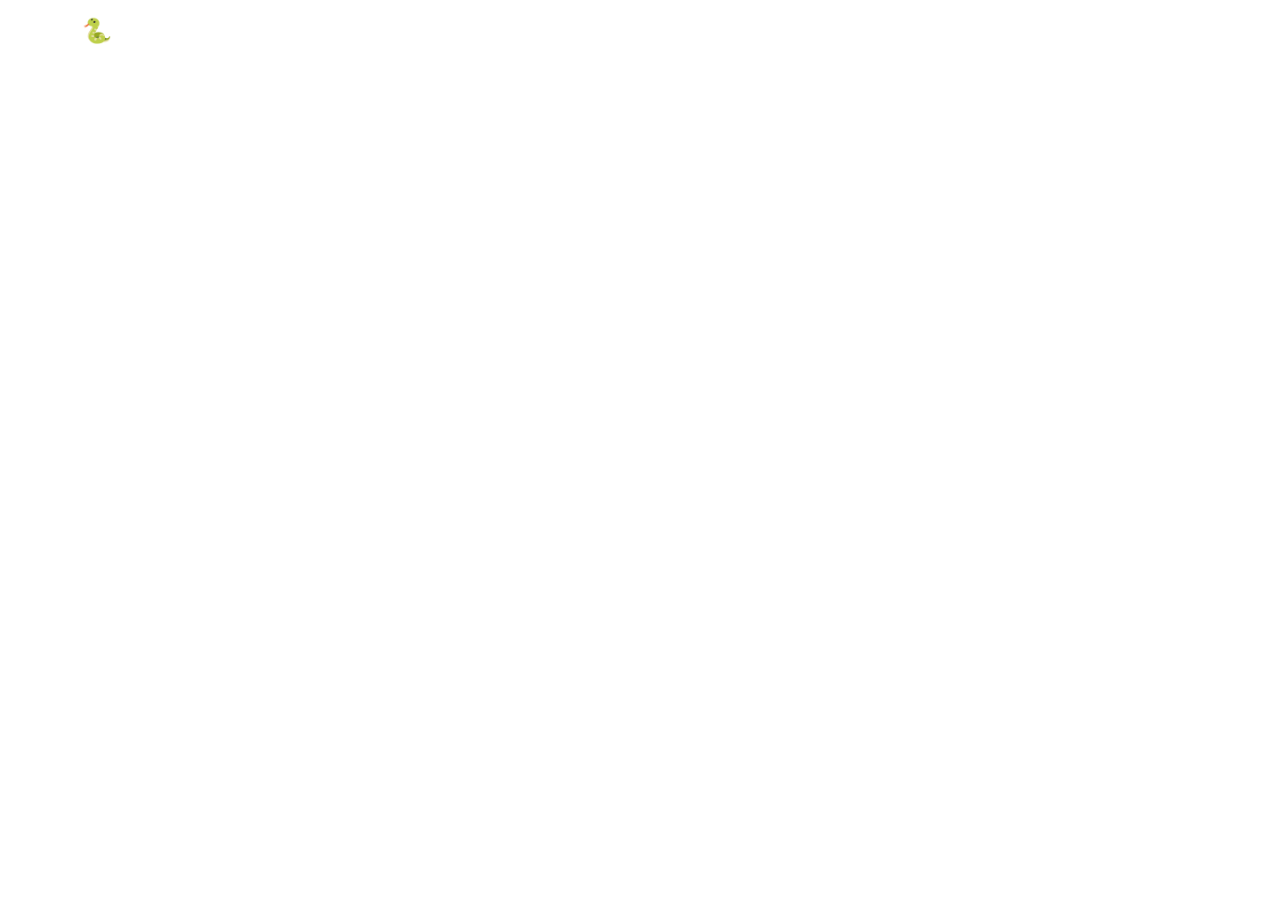
==== index.html @ b2e49fca "Início do jogo" ====
<!DOCTYPE html>
<html lang="pt-br">
<head>
    <meta charset="UTF-8">
    <meta name="viewport" content="width=device-width, initial-scale=1.0">
    <title>Jogo da Cobrinha - Menu Inicial</title>

    <link rel="stylesheet" href="index.css">
    <link rel="stylesheet" href="https://cdn.jsdelivr.net/npm/bootstrap@5.3.8/dist/css/bootstrap.min.css">
</head>
<body>
    <header>
        <nav class="navbar navbar-dark">
            <div class="container">
                <span class="navbar-brand fw-bold fs-4">🐍 Jogo da Cobra</span>
                <span class="navbar-text" id="nav-recorde">Recorde: 0</span>
            </div>
        </nav>
    </header>

    <main class="container py-5">
        
    </main>
</body>
</html>
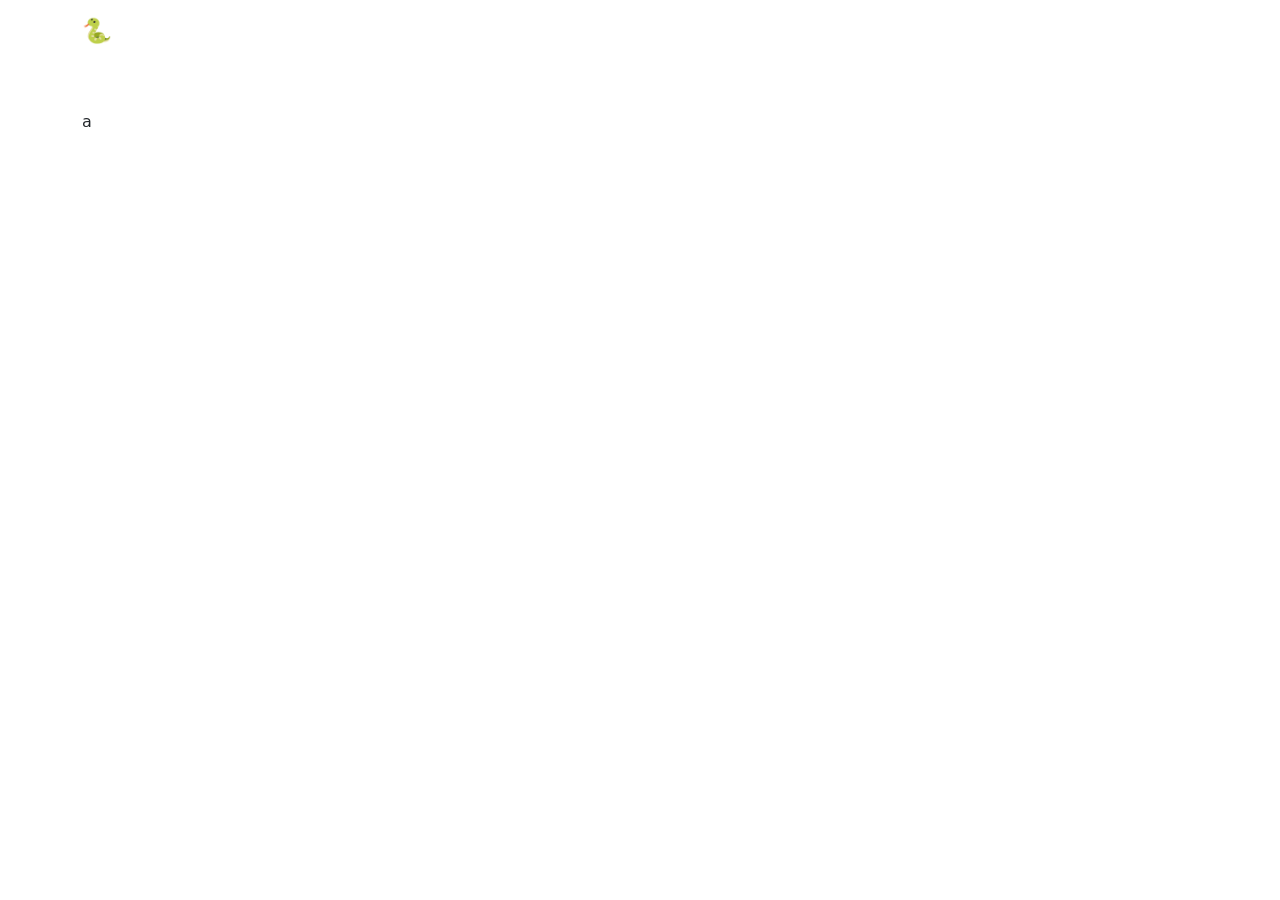
==== commit 1d8171a1: "teste" ====
--- a/index.html
+++ b/index.html
@@ -19,7 +19,7 @@
     </header>
 
     <main class="container py-5">
-        
+        a
     </main>
 </body>
 </html>
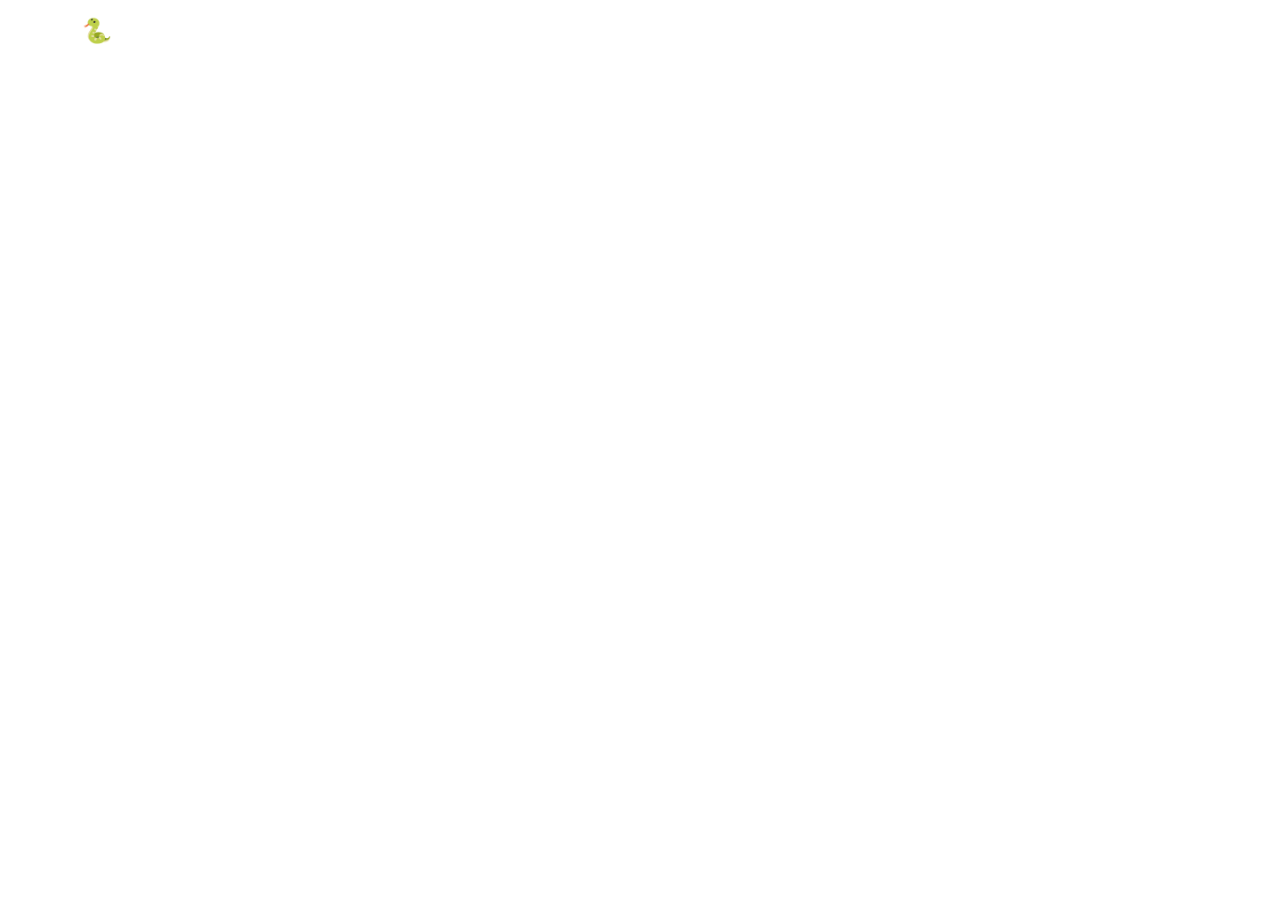
==== commit 8ed12389: "teste" ====
--- a/index.html
+++ b/index.html
@@ -19,7 +19,7 @@
     </header>
 
     <main class="container py-5">
-        a
+        
     </main>
 </body>
 </html>
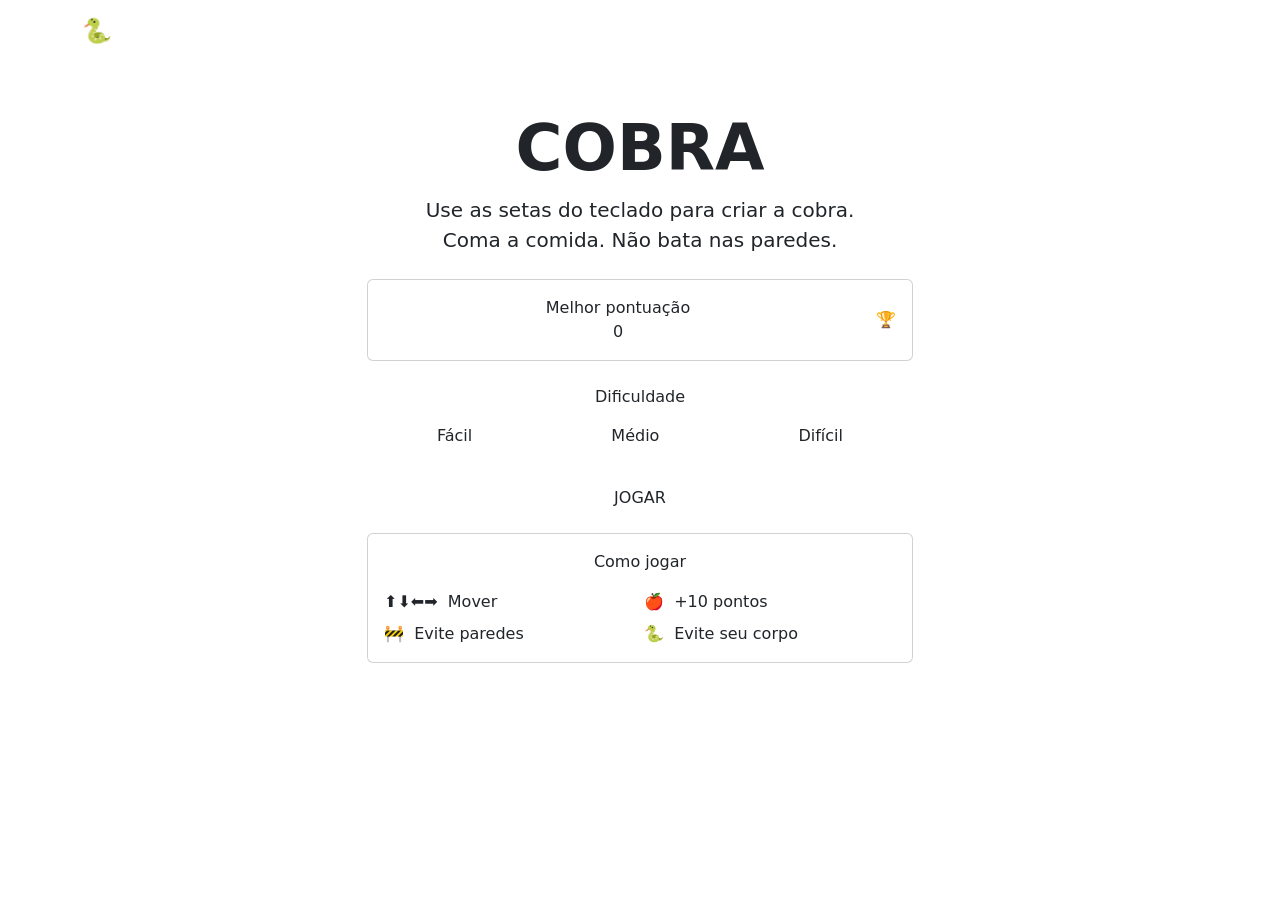
==== commit f468193e: "Continuação do jogo" ====
--- a/index.html
+++ b/index.html
@@ -19,7 +19,81 @@
     </header>
 
     <main class="container py-5">
-        
+        <div class="row justify-content-center">
+            <div class="col-12 col-md-8 col-lg-6 text-center">
+
+                <div class="titulo-bloco mb-4">
+                    <h1 class="display-3 fw-bold titulo-jogo">COBRA</h1>
+                    <p class="lead subtitulo">Use as setas do teclado para criar a cobra.<br>Coma a comida. Não bata nas paredes.</p>
+                </div>
+
+                <div class="card card-recorde mb-4">
+                    <div class="card-body py-3">
+                        <div class="row align-items-center">
+                            <div class="col">
+                                <span class="label-card">Melhor pontuação</span>
+                                <div class="valor-recorde" id="recorde-display">0</div>
+                            </div>
+                            <div class="col-auto">
+                                <span class="icone-trofeu">🏆</span>
+
+                            </div>
+                        </div>
+                    </div>
+                </div>
+
+                <div class="mb-4">
+                    <p class="label-secao mb-2">Dificuldade</p>
+                    <div class="btn-group w-100" role="group">
+                        <input type="radio" class="btn-check" name="dificuldade" id="facil" value="200">
+                        <label class="btn btn-outline-dif" for="facil">Fácil</label>
+
+                        <input type="radio" class="btn-check" name="dificuldade" id="medio" value="130">
+                        <label class="btn btn-outline-dif" for="medio">Médio</label>
+
+                        <input type="radio" class="btn-check" name="dificuldade" id="dificil" value="70">
+                        <label class="btn btn-outline-dif" for="dificil">Difícil</label>
+                    </div>
+                </div>
+
+                <a href="jogo.html" class="btn btn-jogar w-100 mb-3" id="btn-jogar">JOGAR</a>
+
+                <div class="card card-instrucoes">
+                    <div class="card-body">
+                        <p class="label-card mb-3">Como jogar</p>
+                        <div class="row g-2 text-start">
+                            <div class="col-6">
+                                <div class="instrucao-item">⬆️⬇️⬅️➡️&nbsp; Mover</div>
+                            </div>
+                            <div class="col-6">
+                                <div class="instrucao-item">🍎&nbsp; +10 pontos</div>
+                            </div>
+                            <div class="col-6">
+                                <div class="instrucao-item">🚧&nbsp; Evite paredes</div>
+                            </div>
+                            <div class="col-6">
+                                <div class="instrucao-item">🐍&nbsp; Evite seu corpo</div>
+                            </div>
+                        </div>
+                    </div>
+                </div>
+            </div>
+        </div>
     </main>
+
+    <script src="https://cdn.jsdelivr.net/npm/bootstrap@5.3.3/dist/js/bootstrap.bundle.min.js"></script>
+    <script>
+        const recorde = localStorage.getItem("cobra_recorde") || 0;
+        document.getElementById("recorde-display").textContent = recorde;
+        document.getElementById("nav-recorde").textContent = "Recorde: " + recorde;
+
+        document.getElementById("btn-jogar").addEventListener("click", () => {
+            const dificuldadeSelecionada = document.querySelector('input[name="dificuldade"]:checked').value;
+            localStorage.setItem("cobra_velocidade", dificuldadeSelecionada);
+        })
+
+
+
+    </script>
 </body>
 </html>
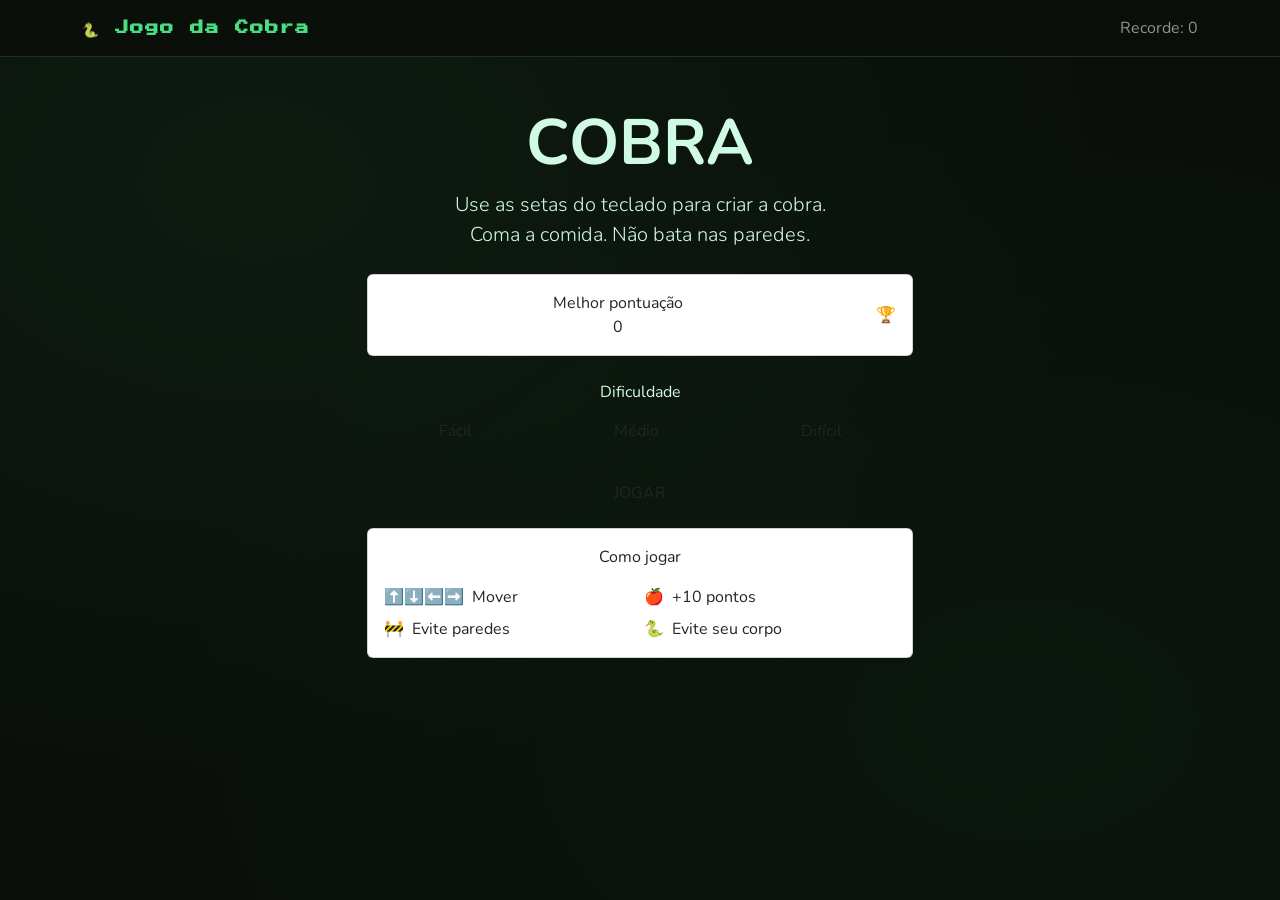
==== commit 3b6c78b9: "Continuação do jogo" ====
--- a/index.html
+++ b/index.html
@@ -5,8 +5,8 @@
     <meta name="viewport" content="width=device-width, initial-scale=1.0">
     <title>Jogo da Cobrinha - Menu Inicial</title>
 
+    <link rel="stylesheet" href="https://cdn.jsdelivr.net/npm/bootstrap@5.3.8/dist/css/bootstrap.min.css">
     <link rel="stylesheet" href="index.css">
-    <link rel="stylesheet" href="https://cdn.jsdelivr.net/npm/bootstrap@5.3.8/dist/css/bootstrap.min.css">
 </head>
 <body>
     <header>
--- a/index.css
+++ b/index.css
@@ -0,0 +1,42 @@
+@import url('https://fonts.googleapis.com/css2?family=Nunito:ital,wght@0,200..1000;1,200..1000&family=Press+Start+2P&display=swap');
+
+:root {
+    --verde: #4ade80;
+    --verde-escuro: #16a34a;
+    --fundo: #0a0f0a;
+    --fundo-card: #111a11;
+    --borda: #1f3320;
+    --texto: #d1fae5;
+    --esmaecido: #6b7280;
+}
+
+* {
+    box-sizing: border-box;
+    margin: 0;
+    padding: 0;
+    
+}
+
+body {
+    font-family: "Nunito", sans-serif;
+    background-color: var(--fundo);
+    color: var(--texto);
+    min-height: 100vh;
+    background-image: 
+        radial-gradient(ellipse at 20% 20%, rgba(74, 222, 128, 0.06) 0%, transparent 60%),
+        radial-gradient(ellipse at 80% 80%, rgba(22, 163, 74, 0.05) 0%, transparent 60%);
+}
+
+.navbar {
+    background: rgba(10, 15, 10, 0.9);
+    border-bottom: 1px solid var(--borda);
+    backdrop-filter: blur(8px);
+}
+    
+.navbar-brand {
+    font-family: "Press Start 2P", monospace;
+    font-size: 0.85rem !important;
+    color: var(--verde) !important;
+    letter-spacing: 1px;
+}
+
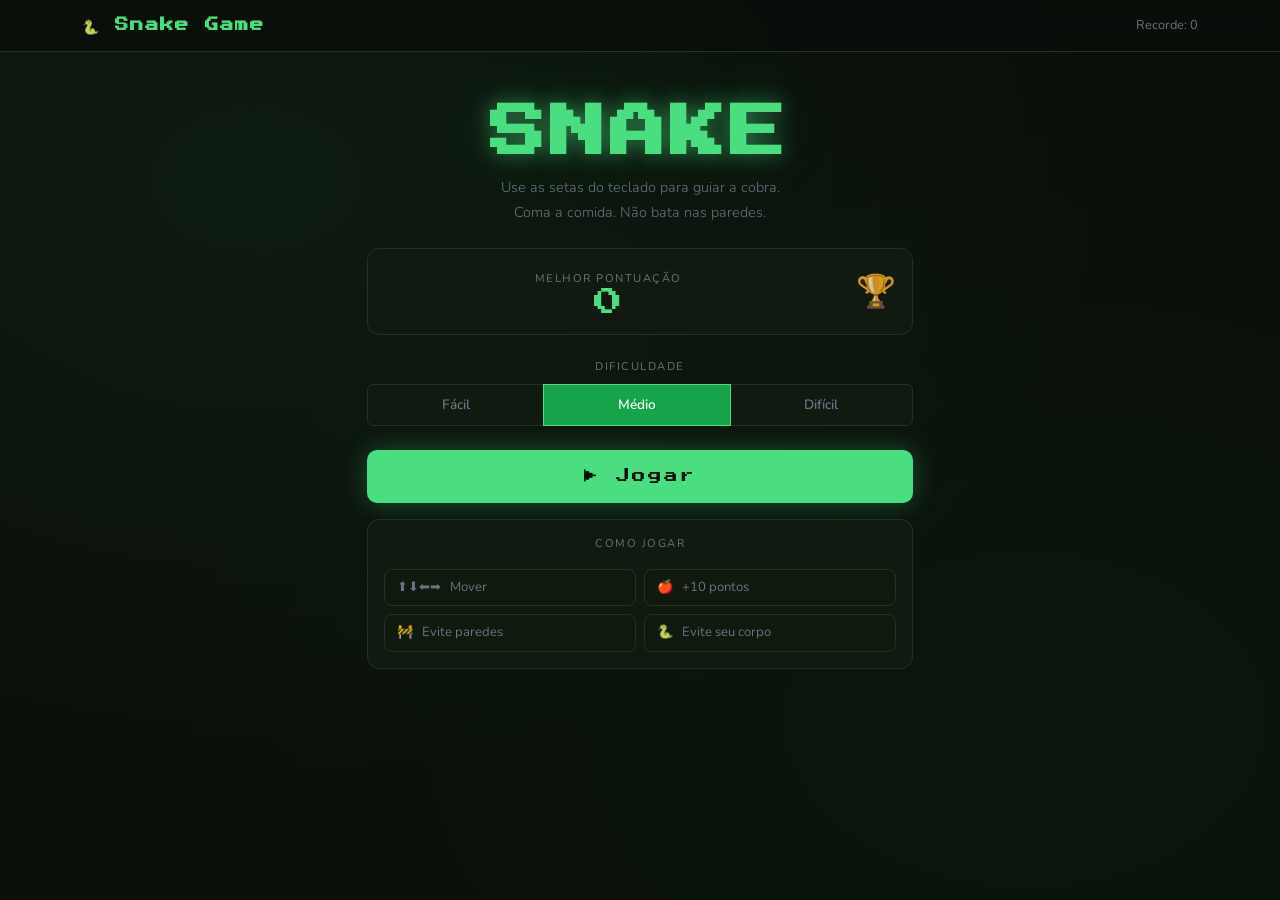
==== commit c75769f4: "Atualização" ====
--- a/index.html
+++ b/index.html
@@ -1,99 +1,86 @@
 <!DOCTYPE html>
-<html lang="pt-br">
+<html lang="pt-BR">
 <head>
-    <meta charset="UTF-8">
-    <meta name="viewport" content="width=device-width, initial-scale=1.0">
-    <title>Jogo da Cobrinha - Menu Inicial</title>
-
-    <link rel="stylesheet" href="https://cdn.jsdelivr.net/npm/bootstrap@5.3.8/dist/css/bootstrap.min.css">
-    <link rel="stylesheet" href="index.css">
+  <meta charset="UTF-8" />
+  <meta name="viewport" content="width=device-width, initial-scale=1.0" />
+  <title>Snake — Menu</title>
+  <link href="https://cdn.jsdelivr.net/npm/bootstrap@5.3.3/dist/css/bootstrap.min.css" rel="stylesheet" />
+  <link rel="stylesheet" href="index.css" />
 </head>
 <body>
-    <header>
-        <nav class="navbar navbar-dark">
-            <div class="container">
-                <span class="navbar-brand fw-bold fs-4">🐍 Jogo da Cobra</span>
-                <span class="navbar-text" id="nav-recorde">Recorde: 0</span>
+
+  <nav class="navbar navbar-dark">
+    <div class="container">
+      <span class="navbar-brand fw-bold fs-4">🐍 Snake Game</span>
+      <span class="navbar-text" id="nav-recorde">Recorde: 0</span>
+    </div>
+  </nav>
+
+  <main class="container py-5">
+    <div class="row justify-content-center">
+      <div class="col-12 col-md-8 col-lg-6 text-center">
+
+        <div class="titulo-bloco mb-4">
+          <h1 class="display-3 fw-bold titulo-jogo">SNAKE</h1>
+          <p class="lead subtitulo">Use as setas do teclado para guiar a cobra.<br>Coma a comida. Não bata nas paredes.</p>
+        </div>
+
+        <div class="card card-recorde mb-4">
+          <div class="card-body py-3">
+            <div class="row align-items-center">
+              <div class="col">
+                <span class="label-card">Melhor pontuação</span>
+                <div class="valor-recorde" id="recorde-display">0</div>
+              </div>
+              <div class="col-auto">
+                <span class="icone-trofeu">🏆</span>
+              </div>
             </div>
-        </nav>
-    </header>
+          </div>
+        </div>
 
-    <main class="container py-5">
-        <div class="row justify-content-center">
-            <div class="col-12 col-md-8 col-lg-6 text-center">
+        <div class="mb-4">
+          <p class="label-secao mb-2">Dificuldade</p>
+          <div class="btn-group w-100" role="group">
+            <input type="radio" class="btn-check" name="dificuldade" id="facil" value="200" />
+            <label class="btn btn-outline-dif" for="facil">Fácil</label>
+            <input type="radio" class="btn-check" name="dificuldade" id="medio" value="130" checked />
+            <label class="btn btn-outline-dif" for="medio">Médio</label>
+            <input type="radio" class="btn-check" name="dificuldade" id="dificil" value="70" />
+            <label class="btn btn-outline-dif" for="dificil">Difícil</label>
+          </div>
+        </div>
 
-                <div class="titulo-bloco mb-4">
-                    <h1 class="display-3 fw-bold titulo-jogo">COBRA</h1>
-                    <p class="lead subtitulo">Use as setas do teclado para criar a cobra.<br>Coma a comida. Não bata nas paredes.</p>
-                </div>
+        <a href="jogo.html" class="btn btn-jogar w-100 mb-3" id="btn-jogar">
+          ▶&nbsp;Jogar
+        </a>
 
-                <div class="card card-recorde mb-4">
-                    <div class="card-body py-3">
-                        <div class="row align-items-center">
-                            <div class="col">
-                                <span class="label-card">Melhor pontuação</span>
-                                <div class="valor-recorde" id="recorde-display">0</div>
-                            </div>
-                            <div class="col-auto">
-                                <span class="icone-trofeu">🏆</span>
+        <div class="card card-instrucoes">
+          <div class="card-body">
+            <p class="label-card mb-3">Como jogar</p>
+            <div class="row g-2 text-start">
+              <div class="col-6"><div class="instrucao-item">⬆⬇⬅➡ &nbsp; Mover</div></div>
+              <div class="col-6"><div class="instrucao-item">🍎 &nbsp; +10 pontos</div></div>
+              <div class="col-6"><div class="instrucao-item">🚧 &nbsp; Evite paredes</div></div>
+              <div class="col-6"><div class="instrucao-item">🐍 &nbsp; Evite seu corpo</div></div>
+            </div>
+          </div>
+        </div>
 
-                            </div>
-                        </div>
-                    </div>
-                </div>
+      </div>
+    </div>
+  </main>
 
-                <div class="mb-4">
-                    <p class="label-secao mb-2">Dificuldade</p>
-                    <div class="btn-group w-100" role="group">
-                        <input type="radio" class="btn-check" name="dificuldade" id="facil" value="200">
-                        <label class="btn btn-outline-dif" for="facil">Fácil</label>
+  <script src="https://cdn.jsdelivr.net/npm/bootstrap@5.3.3/dist/js/bootstrap.bundle.min.js"></script>
+  <script>
+    const recorde = localStorage.getItem("snake_recorde") || 0;
+    document.getElementById("recorde-display").textContent = recorde;
+    document.getElementById("nav-recorde").textContent = "Recorde: " + recorde;
 
-                        <input type="radio" class="btn-check" name="dificuldade" id="medio" value="130">
-                        <label class="btn btn-outline-dif" for="medio">Médio</label>
-
-                        <input type="radio" class="btn-check" name="dificuldade" id="dificil" value="70">
-                        <label class="btn btn-outline-dif" for="dificil">Difícil</label>
-                    </div>
-                </div>
-
-                <a href="jogo.html" class="btn btn-jogar w-100 mb-3" id="btn-jogar">JOGAR</a>
-
-                <div class="card card-instrucoes">
-                    <div class="card-body">
-                        <p class="label-card mb-3">Como jogar</p>
-                        <div class="row g-2 text-start">
-                            <div class="col-6">
-                                <div class="instrucao-item">⬆️⬇️⬅️➡️&nbsp; Mover</div>
-                            </div>
-                            <div class="col-6">
-                                <div class="instrucao-item">🍎&nbsp; +10 pontos</div>
-                            </div>
-                            <div class="col-6">
-                                <div class="instrucao-item">🚧&nbsp; Evite paredes</div>
-                            </div>
-                            <div class="col-6">
-                                <div class="instrucao-item">🐍&nbsp; Evite seu corpo</div>
-                            </div>
-                        </div>
-                    </div>
-                </div>
-            </div>
-        </div>
-    </main>
-
-    <script src="https://cdn.jsdelivr.net/npm/bootstrap@5.3.3/dist/js/bootstrap.bundle.min.js"></script>
-    <script>
-        const recorde = localStorage.getItem("cobra_recorde") || 0;
-        document.getElementById("recorde-display").textContent = recorde;
-        document.getElementById("nav-recorde").textContent = "Recorde: " + recorde;
-
-        document.getElementById("btn-jogar").addEventListener("click", () => {
-            const dificuldadeSelecionada = document.querySelector('input[name="dificuldade"]:checked').value;
-            localStorage.setItem("cobra_velocidade", dificuldadeSelecionada);
-        })
-
-
-
-    </script>
+    document.getElementById("btn-jogar").addEventListener("click", () => {
+      const dificuldadeSelecionada = document.querySelector('input[name="dificuldade"]:checked').value;
+      localStorage.setItem("snake_velocidade", dificuldadeSelecionada);
+    });
+  </script>
 </body>
-</html>+</html>
--- a/index.css
+++ b/index.css
@@ -1,20 +1,19 @@
 @import url('https://fonts.googleapis.com/css2?family=Nunito:ital,wght@0,200..1000;1,200..1000&family=Press+Start+2P&display=swap');
 
 :root {
-    --verde: #4ade80;
-    --verde-escuro: #16a34a;
-    --fundo: #0a0f0a;
-    --fundo-card: #111a11;
-    --borda: #1f3320;
-    --texto: #d1fae5;
-    --esmaecido: #6b7280;
+    --verde: #4ADE80;
+    --verde-escuro: #16A34A;
+    --fundo: #0A0F0A;
+    --fundo-card: #111A11;
+    --borda: #1F3320;
+    --texto: #D1FAE5;
+    --esmaecido: #6B7280;
 }
 
 * {
     box-sizing: border-box;
     margin: 0;
     padding: 0;
-    
 }
 
 body {
@@ -22,17 +21,18 @@
     background-color: var(--fundo);
     color: var(--texto);
     min-height: 100vh;
-    background-image: 
+    background-image:
         radial-gradient(ellipse at 20% 20%, rgba(74, 222, 128, 0.06) 0%, transparent 60%),
         radial-gradient(ellipse at 80% 80%, rgba(22, 163, 74, 0.05) 0%, transparent 60%);
 }
 
+/*NAVBAR*/
 .navbar {
     background: rgba(10, 15, 10, 0.9);
     border-bottom: 1px solid var(--borda);
     backdrop-filter: blur(8px);
 }
-    
+
 .navbar-brand {
     font-family: "Press Start 2P", monospace;
     font-size: 0.85rem !important;
@@ -40,3 +40,116 @@
     letter-spacing: 1px;
 }
 
+.navbar-text {
+    font-size: 0.8rem;
+    color: var(--esmaecido);
+}
+
+/*TÍTULO*/
+.titulo-jogo {
+    font-family: "Press Start 2P", monospace;
+    font-size: clamp(2rem, 8vw, 3.5rem) !important;
+    color: var(--verde);
+    text-shadow:
+        0 0 20px rgba(74, 222, 128, 0.5),
+        0 0 60px rgba(74, 222, 128, 0.2);
+    line-height: 1.2;
+    letter-spacing: 4px;
+}
+
+.subtitulo {
+    color: var(--esmaecido);
+    font-size: 0.9rem;
+    line-height: 1.7;
+}
+
+/*CARDS*/
+.card-recorde,
+.card-instrucoes {
+    background: var(--fundo-card);
+    border: 1px solid var(--borda);
+    border-radius: 12px;
+    color: var(--texto);
+}
+
+.label-card {
+    font-size: 0.7rem;
+    text-transform: uppercase;
+    letter-spacing: 1.5px;
+    color: var(--esmaecido);
+    margin-bottom: 4px;
+}
+
+.valor-recorde {
+    font-family: "Press Start 2P", monospace;
+    font-size: 1.8rem;
+    color: var(--verde);
+    line-height: 1;
+}
+
+.icone-trofeu {
+    font-size: 2rem;
+    opacity: 0.8;
+}
+
+/*DIFICULDADE*/
+.label-secao {
+    font-size: 0.7rem;
+    text-transform: uppercase;
+    letter-spacing: 1.5px;
+    color: var(--esmaecido);
+}
+
+.btn-outline-dif {
+    background: var(--fundo-card);
+    border-color: var(--borda);
+    color: var(--esmaecido);
+    font-weight: 600;
+    font-size: 0.85rem;
+    padding: 10px;
+    transition: all 0.2s;
+}
+
+.btn-check:checked + .btn-outline-dif {
+    background: var(--verde-escuro);
+    border-color: var(--verde);
+    color: #FFFFFF;
+}
+
+.btn-outline-dif:hover {
+    background: #1A2E1A !important;
+    border-color: var(--verde) !important;
+    color: var(--verde) !important;
+}
+
+.btn-jogar {
+    font-family: "Press Start 2P", monospace;
+    font-size: 0.85rem;
+    background: var(--verde);
+    color: #0A0F0A;
+    border: none;
+    border-radius: 10px;
+    padding: 16px;
+    letter-spacing: 2px;
+    text-decoration: none;
+    display: block;
+    transition: all 0.2s;
+    box-shadow: 0 0 24px rgba(74, 222, 128, 0.3);
+}
+
+.btn-jogar:hover {
+    background: #86EFAC;
+    color: #0A0F0A;
+    box-shadow: 0 0 40px rgba(74, 222, 128, 0.5);
+    transform: translateY(-2px);
+}
+
+/*INSTRUÇÕES*/
+.instrucao-item {
+    background: #0F1A0F;
+    border: 1px solid var(--borda);
+    border-radius: 8px;
+    padding: 8px 12px;
+    font-size: 0.82rem;
+    color: var(--esmaecido);
+}
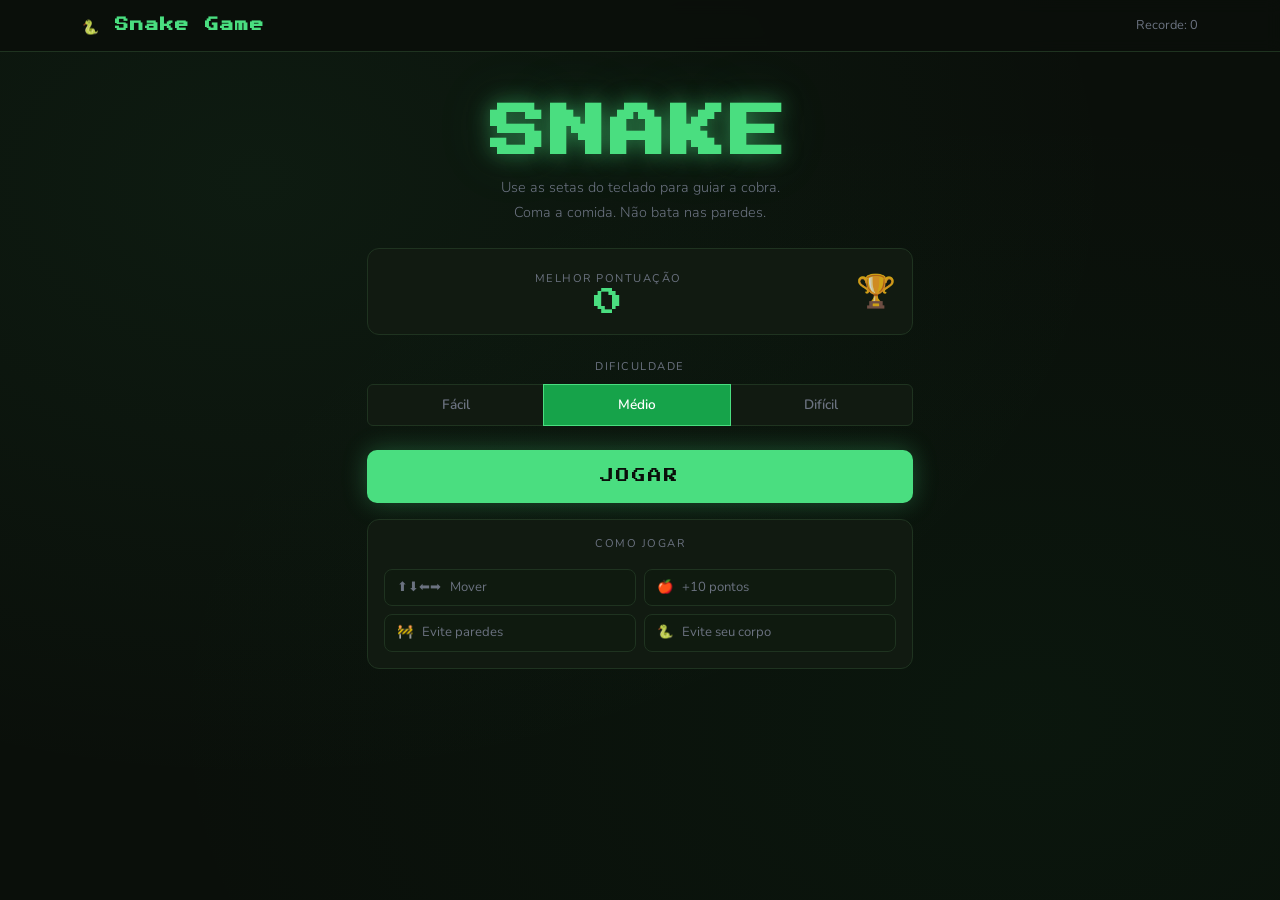
==== commit 5f647f74: "Atualização" ====
--- a/index.html
+++ b/index.html
@@ -52,7 +52,7 @@
         </div>
 
         <a href="jogo.html" class="btn btn-jogar w-100 mb-3" id="btn-jogar">
-          ▶&nbsp;Jogar
+          JOGAR
         </a>
 
         <div class="card card-instrucoes">
